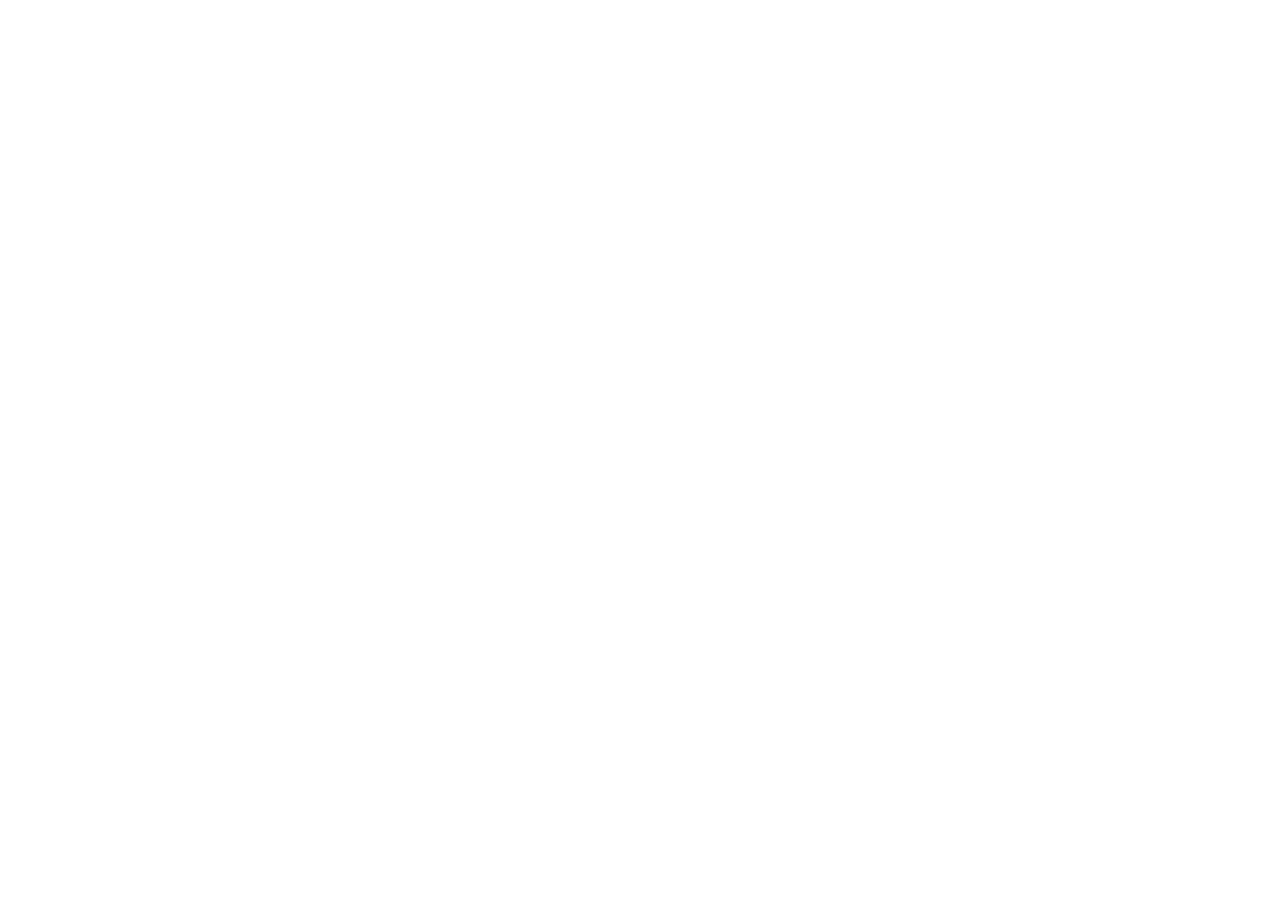
==== index.html @ a148cae0 "BASE" ====
<!DOCTYPE html>
<html lang="en">
<head>
    <meta charset="UTF-8">
    <meta http-equiv="X-UA-Compatible" content="IE=edge">
    <meta name="viewport" content="width=device-width, initial-scale=1.0">
    <title>Food order app UI</title>
    <!--Bootstrap 5.X-->
    <link rel="stylesheet" href="/assets/bootstrap/css/bootstrap.css">
    <script src="/assets/bootstrap/js/bootstrap.bundle.js"></script>
    <link rel="stylesheet" href="/assets/bootstrap-icons/bootstrap-icons.css">
    <!--Custom CSS-->
    <link rel="stylesheet" href="/assets/css/custom.css">
</head>
<body>
</body>
</html>
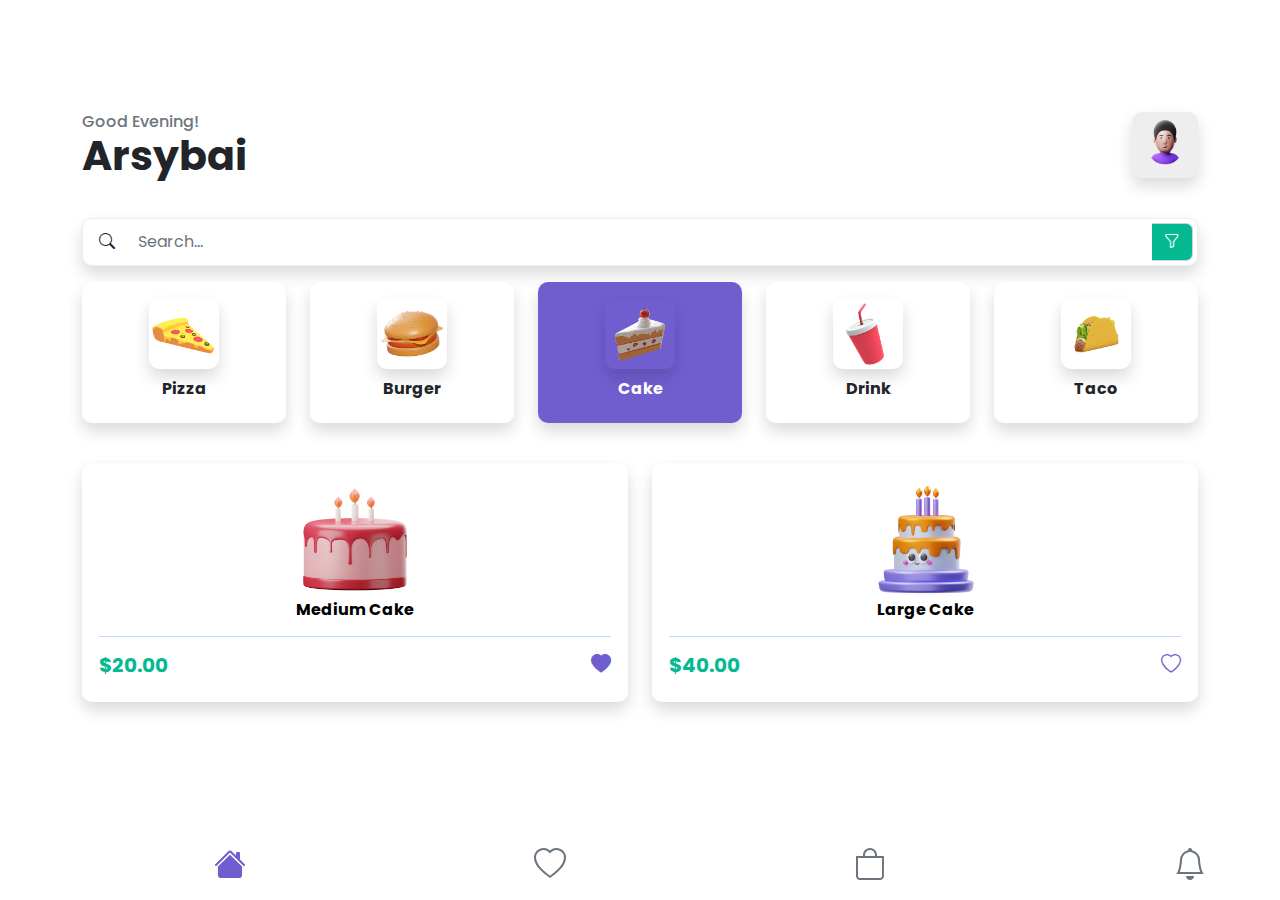
==== commit 4f1e3c41: "DONE" ====
--- a/index.html
+++ b/index.html
@@ -5,13 +5,148 @@
     <meta http-equiv="X-UA-Compatible" content="IE=edge">
     <meta name="viewport" content="width=device-width, initial-scale=1.0">
     <title>Food order app UI</title>
+    <link rel="shortcut icon" href="/assets/img/burger.png" type="image/x-icon">
     <!--Bootstrap 5.X-->
     <link rel="stylesheet" href="/assets/bootstrap/css/bootstrap.css">
     <script src="/assets/bootstrap/js/bootstrap.bundle.js"></script>
     <link rel="stylesheet" href="/assets/bootstrap-icons/bootstrap-icons.css">
     <!--Custom CSS-->
+    <link href='https://fonts.googleapis.com/css?family=Poppins' rel='stylesheet'>
     <link rel="stylesheet" href="/assets/css/custom.css">
 </head>
 <body>
+    <div class="container">
+        <!--Greeting-->
+        <div class="greeting">
+            <div class="row">
+                <div class="col">
+                    <h6>
+                        <span class="text-secondary">Good Evening!</span>
+                        <br>
+                        <span class="greeting-name">Arsybai</span>
+                    </h6>
+                </div>
+                <div class="col">
+                    <div class="shadow box float-right">
+                        <img src="/assets/img/ava.png" alt="AVA" height="60px" width="60px">
+                    </div>
+                </div>
+            </div>
+        </div>
+        <!--Greeting End-->
+
+        <!--Search Form-->
+        <div class="input-group mb-3 search-box shadow">
+            <span class="input-group-text search-icon"><i class="bi-search text-bold"></i></span>
+            <input type="text" class="form-control no-border" placeholder="Search...">
+            <span class="input-group-text filter-icon bg-green"><i class="bi-funnel text-bold"></i></span>
+        </div>
+        <!--Search Form End-->
+
+        <!--Category-->
+            <div class="row d-flex flex-row flex-nowrap overflow-y-scroll padding-bot-30">
+                <div class="col">
+                    <div class="card shadow">
+                        <div class="card-body text-center">
+                            <img src="/assets/img/pizza.png" alt="img" height="70px" width="70px" class="shadow img-item">
+                            <h6 class="text-bold margin-top-10">Pizza</h6>
+                        </div>
+                    </div>
+                </div>                
+                <div class="col">
+                    <div class="card shadow">
+                        <div class="card-body text-center">
+                            <img src="/assets/img/burger.png" alt="img" height="70px" width="70px" class="shadow img-item">
+                            <h6 class="text-bold margin-top-10">Burger</h6>
+                        </div>
+                    </div>
+                </div>                
+                <div class="col">
+                    <div class="card shadow active">
+                        <div class="card-body text-center">
+                            <img src="/assets/img/cake.png" alt="img" height="70px" width="70px" class="shadow img-item">
+                            <h6 class="text-bold margin-top-10">Cake</h6>
+                        </div>
+                    </div>
+                </div>                
+                <div class="col">
+                    <div class="card shadow">
+                        <div class="card-body text-center">
+                            <img src="/assets/img/drink.png" alt="img" height="70px" width="70px" class="shadow img-item">
+                            <h6 class="text-bold margin-top-10">Drink</h6>
+                        </div>
+                    </div>
+                </div>                
+                <div class="col">
+                    <div class="card shadow">
+                        <div class="card-body text-center">
+                            <img src="/assets/img/taco.png" alt="img" height="70px" width="70px" class="shadow img-item">
+                            <h6 class="text-bold margin-top-10">Taco</h6>
+                        </div>
+                    </div>
+                </div>
+            </div>
+        <!--Category End-->
+
+        <!--Item-->
+        <div class="margin-top-10">
+            <div class="row">
+                <div class="col">
+                    <a href="/single.html" class="no-decoration">
+                        <div class="card shadow">
+                            <div class="card-body">
+                                <div class="text-center">
+                                    <img src="/assets/img/cake1.png" alt="img" height="120px" width="120px">
+                                    <h6 class="text-bold text-black">Medium Cake</h6>
+                                </div>
+                                <hr>
+                                <h5 class="text-green text-bold">
+                                    $20.00
+                                    <span class="float-right text-purple"><i class="bi-heart-fill"></i></span>
+                                </h5>
+                            </div>
+                        </div>
+                    </a>
+                </div>
+                <div class="col">
+                    <a href="/single.html" class="no-decoration">
+                        <div class="card shadow">
+                            <div class="card-body">
+                                <div class="text-center">
+                                    <img src="/assets/img/cake2.png" alt="img" height="120px" width="120px">
+                                    <h6 class="text-bold text-black">Large Cake</h6>
+                                </div>
+                                <hr>
+                                <h5 class="text-green text-bold">
+                                    $40.00
+                                    <span class="float-right text-purple"><i class="bi-heart"></i></span>
+                                </h5>
+                            </div>
+                        </div>
+                    </a>
+                </div>
+            </div>
+        </div>
+        <!--Item End-->
+
+        <!--Navbar-->
+        <div class="navbar">
+            <div class="row width-max">
+                <div class="col text-center">
+                    <h2 class="nav-active"><i class="bi-house-fill"></i></h2>
+                </div>
+                <div class="col text-center">
+                    <h2 class="text-secondary"><i class="bi-heart"></i></h2>
+                </div>
+                <div class="col text-center">
+                    <h2 class="text-secondary"><i class="bi-bag"></i></h2>
+                </div>
+                <div class="col text-center">
+                    <h2 class="text-secondary"><i class="bi-bell"></i></h2>
+                </div>
+            </div>
+        </div>
+        <!--Navbar End-->
+    </div>
 </body>
 </html>--- a/assets/css/custom.css
+++ b/assets/css/custom.css
@@ -0,0 +1,114 @@
+body {
+    background-color: #ffff;
+    font-family: Poppins;
+}
+.container {
+    background-color: #ffff;
+}
+.bg-green {
+    background-color: #05b993;
+    color: white;
+}
+.text-green {
+    color: #05b993;
+}
+.text-purple {
+    color: #705ecf;
+}
+.greeting {
+    margin-top: 10%;
+}
+.greeting-name {
+    font-size: calc(1.375rem + 1.5vw);
+    font-weight: bold;
+}
+.float-right {
+    float: right;
+}
+.box {
+    background-color: #eee;
+    padding: 3px;
+    border-radius: 10px;
+    width: fit-content;
+}
+.search-box {
+    margin-top: 30px;
+    margin-bottom: 30px;
+    padding: 4px;
+    border: 1px solid rgba(219, 219, 219, 0.507);
+    border-radius: 10px;
+}
+.search-icon {
+    border: none;
+    background-color: inherit;
+    font-weight: bold;
+}
+.filter-icon {
+    border-radius: 7px;
+}
+.text-bold {
+    font-weight: bold;
+}
+.no-border {
+    border: none;
+}
+.fit-content {
+    width: fit-content;
+}
+.overflow-y-scroll {
+    overflow-y: scroll;
+    scrollbar-width: none;
+    --ms-overflow-style: none;
+}
+::-webkit-scrollbar {
+    display: none;
+}
+.overflow-x-scroll {
+    overflow-x: scroll;
+}
+.card {
+    border: 1px solid transparent;
+    border-radius: 10px;
+}
+.img-item {
+    padding: 3px;
+    border-radius: 10px;
+}
+.margin-top-10 {
+    margin-top: 10px;
+}
+.active {
+    background-color: #705ecf;
+    color: white;
+}
+.width-max {
+    width: 100%;
+}
+.navbar {
+    overflow: hidden;
+    position: fixed;
+    bottom: 0;
+    width: 100%;
+}
+.margin-top-30 {
+    margin-top: 30px;
+}
+.padding-20 {
+    padding: 20px;
+}
+.margin-bot-10 {
+    margin-bottom: 10px;
+}
+.padding-bot-30 {
+    padding-bottom: 30px;
+}
+.no-decoration {
+    text-decoration: none;   
+}
+.text-black {
+    color: black;
+}
+.nav-active {
+    color: #705ecf;
+    font-size: 2rem;
+}